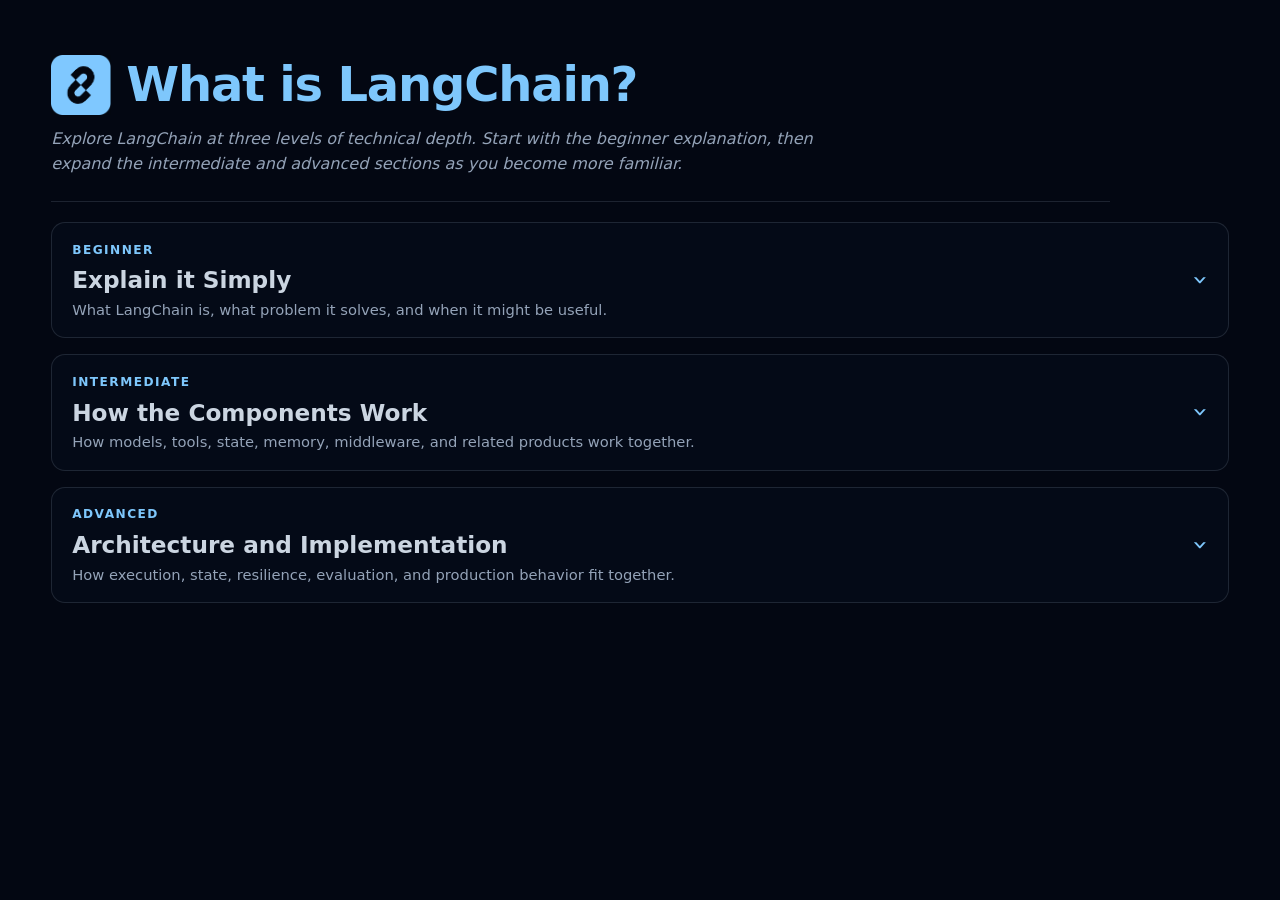
==== design-preview.html @ 685a0939 "Add standalone design preview page" ====
<!DOCTYPE html>
<html lang="en">
<head>
  <meta charset="UTF-8">
  <meta name="viewport" content="width=device-width, initial-scale=1.0">
  <title>LangChain Design Pass Preview</title>
  <link rel="stylesheet" href="style.css">
</head>
<body>
<main class="site-shell">
<header class="page-heading"> 
<h1>
  <img class="page-logo" src="images/LangChain-Logo-only.png" alt="LangChain Logo">
  <span>What is LangChain?</span>
</h1>
  <p class="page-tagline">
    Explore LangChain at three levels of technical depth. Start with the beginner explanation, then expand the intermediate and advanced sections as you become more familiar.
  </p>
</header>

<details class="level-section level-beginner">
  <summary class="level-summary">
    <span class="level-kicker">Beginner</span>
    <h2>Explain it Simply</h2>
    <span class="level-description">What LangChain is, what problem it solves, and when it might be useful.</span>
  </summary>
  <div class="level-content">
    <div class="beginner-intro">
      <p>LangChain is an open-source framework that helps developers build applications powered by AI models.</p>
      <p>It provides reusable components for connecting AI models to data, tools, and other software. It also helps developers coordinate how those components work together. Developers can combine these components instead of building every part of an AI application from scratch.</p>
    </div>

    <section class="beginner-block">
      <h3>What Problem Does It Solve?</h3>
      <p>Building an AI application requires more than choosing an AI model. Developers also need ways to connect the model to outside resources like tools, information, and software, and coordinate how those resources work together.</p>
      <p>Building all of those connections from scratch can require a significant time and effort. LangChain provides reusable components and a common framework for connecting them. This gives developers a consistent starting point for building useful applications faster.</p>
      <p>For example, LangChain can help a developer connect an AI model to:</p>
      <ul>
        <li>A company's document library</li>
        <li>Databases</li>
        <li>Web search and other external data sources</li>
        <li>External applications and Application Programming Interfaces (APIs)</li>
        <li>Custom software tools</li>
      </ul>
      <p>Without connections like these, a model can generate responses but cannot retrieve specialized information or interact with external systems.</p>
    </section>

    <section class="beginner-block">
      <h3>Who Uses It?</h3>
      <p>LangChain is mainly used by software developers and AI engineers. They use it to build applications such as:</p>
      <ul>
        <li>Customer-support assistants</li>
        <li>Research tools</li>
        <li>Document-search systems</li>
        <li>Scheduling assistants</li>
        <li>AI agents that can complete tasks</li>
      </ul>
      <p>Most people do not interact with LangChain directly. Instead, they use the AI-enabled applications that developers have built with it.</p>
    </section>

    <section class="beginner-example">
      <h3>Practical Use Case</h3>
      <p>Imagine a company wants an AI assistant that can answer questions about customer orders.</p>
      <p>By itself, the AI model will understand a customer's question, but it does not automatically have access to the company’s order information. Without that connection, it cannot determine what a customer ordered, how much it cost, or whether it has shipped.</p>
      <p>A developer could use LangChain as part of an application that connects the model to the company’s order system.</p>
      <p>When a customer asks, "Where is my order?", the application can:</p>
      <ol class="beginner-steps">
        <li>Identify the customer and order.</li>
        <li>Retrieve the order's current status.</li>
        <li>Provide the relevant information to the AI model.</li>
        <li>Generate a clear response for the customer.</li>
      </ol>
      <div class="term-note">
        <span><strong class="term-note-label">Through Line:</strong> LangChain helps the developer connect and coordinate the components involved in this process.</span>
      </div>
    </section>

    <section class="beginner-block">
      <h3>When Might I Need It?</h3>
      <p>You might use LangChain when an AI application needs to do more than generate a response using the model’s training data.</p>
      <p>For example, an application might need to:</p>
      <ul>
        <li>Retrieve information from an outside source</li>
        <li>Search a collection of documents</li>
        <li>Use software tools or APIs</li>
        <li>Maintain information during a conversation</li>
        <li>Decide which action to take next</li>
        <li>Complete a task involving several steps</li>
      </ul>
      <div class="term-note beginner-takeaway">
        <span><strong class="term-note-label">Rule of Thumb:</strong> If your application only needs to send one prompt to an AI model and return its response, you may not need LangChain.</span>
      </div>
    </section>
  </div></details>

<details class="level-section level-intermediate">
  <summary class="level-summary">
    <span class="level-kicker">Intermediate</span>
    <h2>How the Components Work</h2>
    <span class="level-description">How models, tools, state, memory, middleware, and related products work together.</span>
  </summary>
  <div class="level-content">
      <h3> Major Components & Terminology</h3>

<div class="term-container">
  <h4 class="term-title">Model:</h4>
  <span class="term-definition">The language model interprets inputs, generates responses, and can decide whether to call an available tool.</span>
  <div class="term-note">
   <span> <strong class="term-note-label">Important Note:</strong> LangChain does not provide the model itself. Instead, it provides standardized interfaces for working with models from providers such as Anthropic, Google,                                    and OpenAI.</span>
  </div>
</div>

<div class="term-container">
  <h4 class="term-title">Messages:</h4>
  <span class="term-definition">Messages are the structured inputs and outputs exchanged with a chat model. They can represent:</span>

  <ul>
    <li>Developer or system instructions</li>
    <li>User input</li>
    <li>Model responses</li>
    <li>Tool requests</li>
    <li>Tool results</li>
  </ul>
  <!-- This is more precise than saying the model receives “a prompt,” because an agent often works with an evolving sequence of messages. -->
</div>

  <div class="term-container">
  <h4 class="term-title">Tools:</h4>
  <span class="term-definition">Tools are functions that allow an agent to retrieve information or perform actions outside the model. Examples include searching the web, querying a database, retrieving an order, or updating another application.</span>
   
  <div class="term-note">
    <strong class="term-note-label"> Important Note:</strong> A tool has a defined purpose, input structure, and output. The model can request a tool call, but the surrounding application executes it.
  </div>
</div>

<div class="term-container">
  <h4 class="term-title">Agent:</h4>
  <span class="term-definition">An agent combines a model with instructions, tools, and behavior that governs how they work together. LangChain currently defines the basic agent pattern as a model calling tools in a loop until it can complete the task.
  </span>

<div class="term-note">
  <strong class="term-note-label"> Agent = Model + Harness</strong> 
</div>
<br>
  <span class="term-definition"> The harness is the operational environment and control architecture that wraps around a core language model. It consists of instructions, tools, middleware and other components that enable the agent to execute tasks.      </span>
 </div>

 <div class="term-container">
  <h4 class="term-title">Context:</h4>
  <span class="term-definition">The information provided to a model when it is asked to generate a response or make a decision. Context can include instructions, messages, tool descriptions, tool results, and information retrieved from other sources.
  </span>

<div class="term-note">
  <span> <strong class="term-note-label"> Important Note: </strong> The model can only reason from information included in its current context or learned during training. Information stored elsewhere must be retrieved and added to the context before the model can use it.</span>
</div>
</div>

<div class="term-container">
  <h4 class="term-title">Context Window:</h4>
  <span class="term-definition">The maximum amount of information a model can process during a single call. Its size is measured in tokens and includes the input provided to the model and the space used for the generated output. Because the context window is limited, an application may need to select, summarize, or remove information before calling the model.</span>
</div>

<div class="term-container">
  <h4 class="term-title">State:</h4>
  <span class="term-definition">The evolving information an application maintains while an agent or workflow is running. State commonly includes conversation messages, tool results, uploaded files, authentication status, and other values needed to continue the task.
  <br>
  When the application calls the model, it may use some portion of that state to construct the model’s current context. </span>
<div class="term-note">
  <span> <strong class="term-note-label"> Important Note: </strong> State belongs to the application’s execution process. It is not identical to the context presented to the model. </span>
</div>
</div>

  <div class="term-container">
  <h4 class="term-title">Memory:</h4>
  <span class="term-definition">The mechanisms an application uses to preserve and retrieve information beyond a single model call. It is comprised of <em>short-term memory</em> and <em>long-term memory</em>.
    <br>
    Memory <strong>does not mean</strong> that the model permanently remembers information itself. Instead, the application stores information and makes it available when it becomes relevant to the execution process.
  </span>
  </div>
    <div class="subdefinition">
      <span><strong class="subterm">Short-Term Memory:</strong> Information preserved within a single conversation or thread. In a LangChain agent, short-term memory is managed as part of the agent’s state and can be persisted so the thread can resume later.
     <p>Examples include:</p>
  <ul>
    <li>Conversation history</li>
    <li>Results from earlier tool calls</li>
    <li>Files associated with the current thread</li>
    <li>Progress made during a multi-step task</li>
  </ul>
        Long conversations may need to be trimmed or summarized because the entire history may not fit, or may not remain useful within the model’s context window.
      </span>
    </div>
  <div class="subdefinition">
      <span><strong class="subterm">Long-Term Memory:</strong> Information stored across different conversations or threads. It allows an application to retain information such as user preferences, historical details, or previously extracted insights and retrieve them when relevant.</span>  
    <div class="term-note">
    <span> <strong class="term-note-label"> Important Note: </strong> Long-term memory is not automatically included in every model call. The application must retrieve relevant information and add it to the model’s current context. </span>
    </div>
     <p><strong>Quick Analogy:</strong> Long-term memory is remembering all the summer trips you and your best friend have taken together. Short-term memory is remembering the destinations your friend has suggested while you plan this summer’s trip.</p>
  </div>
    
<div class="term-container">
  <h4 class="term-title">Middleware:</h4>
  <span class="term-definition">Middleware lets developers inspect or modify what happens at different points in the agent loop.</span>
   <p> Developers can use middleware to add functionality such as: </p> 
     <ul>
        <li>Logging agent activity</li>
        <li>Applying guardrails</li>
        <li>Adding human-in-the-loop review, approval, or decision points</li>
        <li>Retries and fallbacks</li>
        <li>Modifying model instructions</li>
        <li>Restricting access to tools</li>
        <li>Summarizing conversation history</li>
      </ul>
    <p>Rather than completing an agent’s primary task, middleware adds behavior around how the task is completed. This behavior can guide, constrain, or support the process.</p>
  </div>

<div class="term-container">
   <div class="term-definition">
    <h4 class="term-title">Structured Output:</h4>
      <span>Is a way of requiring a model’s response to follow a predefined structure, rather than returning only free-form text.</span>
       <p>Developers use structured output when another part of the application needs to reliably identify and use specific pieces of information from the response. </p>
       <p class="definition-example"> <strong>For example:</strong> Instead of responding with a paragraph about an order, the model could return separate fields for the order number, shipping status, and estimated delivery date. </p>
       <p class="term-comparison"> <strong>Middleware</strong> influences how an agent completes a task. <strong>Structured output</strong> defines how the final result must be organized. </p>
  </div> 
</div>

 <h3> How Information Moves Through It </h3>
   <p> A simplified process execution would look like: </p>
    <ol>
          <li> The user submits a request.</li>
          <li> The application adds the request to the agent’s state.</li>
          <li> LangChain prepares the model’s context using instructions, conversation history, available tools, and relevant state.</li>
          <li> The model determines whether it can answer directly or needs a tool.</li>
          <li> <em>If needed</em>, the model requests a tool call using structured inputs.</li>
          <li> The application executes the tool and returns its result to the agent.</li>
          <li> The result becomes additional context for the model.</li>
          <li> The model may call another tool or generate a final response.</li>
          <li> The application returns the response to the user.</li>
        </ol>
  <div>
   <span> <strong class="term-note-label"> Critical Insight: </strong> Information does not simply travel from the user to the model and back. It may circulate through the agent loop several times as the model requests tools and receives their results.     </span>
  </div>
  <br>
<img class="workflow-diagram" src="images/Agent-Workflow-Update.png" alt="Agent Process Flow">

 <h3> Typical Development Workflow </h3>
   <ol class="development-workflow"> 
     <li>
       <h4>Frame the Problem</h4>
         <p>Before selecting a model or creating an agent, define the problem the application is intended to solve. This helps prevent teams from building an AI application simply because the technology is available. </p>
         <p>Consider:</p>
           <ul>
             <li> Who experiences the problem?</li>
             <li> What are they trying to accomplish?</li>
             <li> Where does the current process create difficulty, delay, or risk?</li>
             <li> What evidence confirms that the problem exists?</li>
             <li> What measurable outcome would represent an improvement?</li>
             <li> Does the problem require an AI agent, or could a simpler solution work better?</li>
           </ul>
      </li>
      <li> 
        <h4>Define the Application's Requirements</h4>
          <p>Determine what the application must do to address the validated problem. Identify the information it needs, the actions it must perform, the people and systems it will interact with, and any operational or security constraints.</p>
      </li>
      <li> 
        <h4>Select the Model</h4>
          <p>Choose a model based on the capabilities the application requires, along with factors such as cost, response time, context-window size, privacy requirements, and provider availability.</p>
      </li>
      <li>
        <h4>Define Instructions and Tools</h4>
          <p>Write the agent’s instructions and define the tools it may use. Each tool should address a specific application requirement and have clearly defined inputs and outputs.</p>
      </li>
      <li>
        <h4>Configure the Agent</h4>
          <p>Connect the model, instructions, and tools. Add state, memory, middleware, and structured output where the application’s requirements justify them.</p>
      </li>
      <li>
        <h4>Test and Evaluate</h4>
          <p>Test the application using representative scenarios, including expected inputs, ambiguous requests, tool failures, and potentially unsafe actions.</p>
          <p>Evaluate both technical performance and whether the application improves the original user problem.</p>
      </li>
      <li>
        <h4>Deploy and Monitor</h4>
          <p>Deploy the application into its intended environment. Monitor behavior, cost, response time, tool usage, failures, and user outcomes.</p>
      </li>
      <li> 
        <h4>Improve the Application</h4>
          <p>Use evaluation results, execution traces, and user feedback to revise the application. Improvements may involve changing instructions, tools, models, control logic, or even reconsidering whether the original solution was appropriate.</p>
      </li>
   </ol>
      <strong class="term-note-label"> Frame the problem -> build the application -> measure the outcome -> reconsider the solution. </strong>
<!-- Code example? --> 

 <h3> How it Interacts with Other LangChain Products </h3>  
   <div class="term-container">
      <h4 class="term-title">LangGraph: Controlling Agent Workflows</h4>
        <span class="term-definition">LangGraph is a lower-level orchestration runtime for building and executing stateful agents and workflows.</span>
          <p>LangChain agents are built on LangGraph. LangChain provides higher-level components for configuring common agent behavior, while LangGraph provides the underlying capabilities for maintaining state and controlling how execution progresses.            </p>
          <p>Developers may work directly with LangGraph when they need greater control over execution paths, persistence, human decision points, or workflows combining predetermined steps with model-driven decisions. 
          </p>
    <div class="term-note">
      <span> <strong class="term-note-label">When to Use</strong> Use LangChain when its higher-level agent architecture provides enough control. Work directly with LangGraph when the application requires a more explicitly designed workflow. </span>
    </div>
   </div>
  <div class="term-container">
      <h4 class="term-title">LangSmith: Observing and Evaluating Applications</h4>
        <p>LangSmith is a platform for observing, evaluating, and improving AI applications.</p>
        <p>It records application activity as traces, allowing developers to inspect model calls, tool usage, workflow steps, errors, and final outputs. Developers can also test applications against datasets, compare versions, and monitor behavior in               production.
        </p>
        <p>LangSmith works with LangChain and LangGraph, but it is not required to run applications built with either product. It can also be used with other AI frameworks.</p>
     <div class="term-note">
      <span> <strong class="term-note-label">The Through Line:</strong> <strong>LangChain</strong> helps build the application. <strong>LangGraph</strong> controls more customized execution. <strong>LangSmith</strong> helps developers understand and improve how the application behaves. </span>
    </div>
  </div>
 <h3>Benefits and Tradeoffs</h3>
  <p><strong>Benefits:</strong></p> 
    <ul>
      <li>Provides standardized interfaces across model and tool providers</li>
      <li>Reduces the amount of application plumbing developers build themselves</li>
      <li>Offers reusable agent patterns and integrations</li>
      <li>Supports memory, middleware, structured output, and tool calling</li>
      <li>Makes it easier to replace or reconfigure individual components</li>
      <li>Integrates with LangGraph for greater workflow control</li>
      <li>Integrates with LangSmith for tracing and evaluation</li>
    </ul>
  <p><strong>Tradeoffs:</strong></p> 
     <ul>
       <li>Adds another abstraction layer that developers must understand</li>
       <li>Can be unnecessary for simple model requests</li>
       <li>Agent behavior can be nondeterministic and difficult to test</li>
       <li>Additional tools and agent steps increase latency and cost</li>
       <li>Framework updates can require developers to revise existing applications</li>
       <li>Prebuilt abstractions may provide less control than custom code</li>
       <li>Connecting a tool does not automatically make its data accurate, safe, or appropriate</li>
       <li>Developers remain responsible for access controls, error handling, validation, and monitoring</li>
     </ul>
  </div>
</details>


<details class="level-section level-advanced">
  <summary class="level-summary">
    <span class="level-kicker">Advanced</span>
    <h2>Architecture and Implementation</h2>
    <span class="level-description">How execution, state, resilience, evaluation, and production behavior fit together.</span>
  </summary>
  <div class="level-content">
<div class="content-block advanced-intro">
  <p>At the beginner level, LangChain can be understood as a framework for connecting models to information, tools, and instructions. At the intermediate level, those components become a workflow. At the advanced level, the important questions change:</p>
    <ul>
      <li>How is that workflow executed?</li>
      <li>What state survives between steps?</li>
      <li>What happens when something fails?</li>
      <li>How can execution be inspected, resumed, evaluated, and deployed reliably?</li>
    </ul>   
  <p>Advanced LangChain development is therefore less about adding more components and more about controlling the behavior of the system those components create.</p>
</div>
<div class="advanced-roadmap">
  <p class="advanced-roadmap-label">Advanced Roadmap</p>
  <nav aria-label="Advanced section roadmap">
    <a href="#advanced-architecture">Architecture &amp; Execution</a>
    <a href="#advanced-state">State &amp; Persistence</a>
    <a href="#advanced-streaming">Streaming</a>
    <a href="#advanced-configuration">Configuration</a>
    <a href="#advanced-implementation">Implementation</a>
    <a href="#advanced-failure">Failure &amp; Resilience</a>
    <a href="#advanced-debugging">Debugging &amp; Evaluation</a>
    <a href="#advanced-deployment">Production</a>
    <a href="#advanced-when-not">When Not to Use It</a>
    <a href="#advanced-references">References</a>
  </nav>
</div>
<div id="advanced-architecture" class="content-block advanced-section advanced-architecture">  
<h3>Architecture and Execution Model</h3>
  <p>At Intermediate we talked about components interacting. Here we explain that those interactions ultimately create an <strong>execution topology</strong>.</p>
  <p>A modern LangChain agent is not simply:</p>
    <div class="term-note">
      <span> <strong class="term-note-label"> User -> Prompt -> Model -> Answer </strong> </span>
    </div>
  <p>It is closer to:</p>
   <div class="term-note">
      <span> <strong class="term-note-label"> Input -> State -> Model -> Decision -> Tool -> State Update -> Model -> ... -> Output </strong> </span>
  </div>
  <p> When <code>create_agent</code> is used, LangChain constructs that agent on a LangGraph-based runtime. The graph contains steps such as model calls and tool execution, connections controlling how execution moves between them, and middleware that can intervene at different points in that process. The loop continues until the model produces a final response or another stop condition is reached.
  </p>
  <p><strong>LangChain</strong> provides higher-level abstractions for assembling AI applications. <strong>LangGraph</strong> provides the lower-level orchestration model used when those applications require explicit control over execution, state, persistence, branching, or recovery.
  </p>
  <p> A LangChain agent may therefore <em>run on LangGraph</em> without the developer manually constructing a graph. When an application's execution logic becomes more specialized, that same developer can move downward and work directly with LangGraph.    </p>
  <div class="term-container">
    <h4 class="term-title">Workflow vs. Agent</h4>
       <div class="term-note">
         <span> A <strong class="term-note-label">Workflow </strong> has substantially predetermined execution paths. </span>
       </div>
       <div class="term-note">
         <span> An <strong class="term-note-label">Agent</strong> can dynamically choose its next action based on the model, available tools, and current state.</span>
       </div>
  </div>
    <p>LangGraph supports both patterns, and they can be combined. A deterministic workflow might classify a request first, route it to a specialized agent, require human approval before a sensitive action, and then return to deterministic processing afterward.
    </p>
    <!-- Optional future diagram: deterministic workflow + agent loop -->
</div>
<div id="advanced-state" class="content-block advanced-section advanced-state">
<h3>State, Persistence, and Memory</h3>
  <p>Once an application contains multiple execution steps, information has to move between those steps. <strong>State is the application's working record of what is currently true during execution.</strong></p> 
  <p>State may contain conversation messages, intermediate results, user identifiers, retrieved information, tool results, workflow status, or any other values later steps need.</p>
  <p>In a graph-based workflow, individual nodes can read relevant portions of the current state and return updates to it. State therefore becomes the common information layer connecting otherwise separate steps in the execution process.</p>
  <p>For example, a research workflow might maintain state containing:</p>
    <ul>
      <li>the user's original question;</li>
      <li>documents retrieved so far;</li>
      <li>sources already searched;</li>
      <li>intermediate findings;</li>
      <li>whether additional research is required; and</li>
      <li>the final structured response.</li>
    </ul>
    <p>A retrieval node might add documents to that state. An analysis node might inspect those documents and add findings. A routing decision might then use those findings to determine whether the workflow should continue researching or proceed to the final response.</p>
<div class="subdefinition content-block compact">
      <span><strong class="subterm">Context, State, and Memory</strong></span> 
        <p>These concepts are related, but they describe different parts of the system.</p>
           <ul>
             <li><strong>Context</strong> is the information made available to the model during a particular model call, within the limits of that model's context window.</li>
             <li><strong>State</strong> is the information the application maintains while a thread or workflow is executing.</li>
             <li><strong>Memory</strong> is information retained so that previous interactions or learned information can influence later ones.</li>
           </ul>
        <p>The important distinction is that <strong>the model does not necessarily receive everything stored in application state.</strong> The application determines which portions of state are relevant and supplies the appropriate information as context when calling the model. Likewise, not everything held in state needs to become long-term memory.</p>
        <p>A workflow might temporarily store hundreds of retrieved documents in state while producing an answer without preserving those documents as information the system should remember later.</p>
 </div>
<div class="subdefinition content-block compact">
      <span><strong class="subterm">Persistence and Checkpoints</strong></span> 
        <p>Without persistence, application state exists only while the workflow is running. If execution stops, the process crashes, or the user returns later, that working state may be lost.</p>
        <p>LangGraph provides persistence through <strong>checkpointers</strong>. When a graph uses a checkpointer, snapshots of its state are saved as execution progresses. Those snapshots are called <strong>checkpoints</strong> and are organized into <strong>threads</strong>. A thread represents the continuing history of a particular interaction or workflow. </p>
        <p>Conceptually:</p>
        <ul>
          <li><strong>State</strong> <em>What does the application know right now?</em></li>
          <p><strong>↓</strong></p>
          <li><strong>Checkpoint</strong> <em>What did the application know at this point in execution?</em></li>
          <p><strong>↓</strong></p>
          <li><strong>Thread</strong> <em>Which continuing interaction do those checkpoints belong to?</em></li>
          <p><strong>↓</strong></p>
          <li><strong>Persistence</strong> <em>Can that state be recovered and used later?</em></li>
        </ul>
        <p>This means a workflow does not necessarily have to restart from the beginning every time execution is interrupted.</p>
 </div>
 <div class="subdefinition content-block compact">
      <span><strong class="subterm">Why Checkpointing Matters</strong></span> 
        <p>Checkpointing is useful for much more than remembering a conversation.</p> 
        <p>Because previous execution state can be recovered, persisted workflows can support:</p>
        <ul>
          <li><strong>Fault recovery</strong> - If part of a workflow fails, execution can resume from previously persisted state rather than repeating every successful step.</li>
          <li><strong>Human-in-the-loop execution</strong> - A workflow can pause before a consequential action, preserve its current state, wait for human review or approval, and then continue.</li>
          <li><strong>Conversation continuity</strong> - Later interactions can continue within the same thread while retaining information from earlier interactions.</li>
          <li><strong>Replay and time travel</strong> - Previous checkpoints can be inspected or replayed to understand how execution reached a particular result.</li>
          <li><strong>Branching</strong> - Execution can be restarted from an earlier checkpoint with different information or decisions, allowing alternative paths to be explored.</li>
        </ul>
        <p>These capabilities are a major reason persistence becomes important as applications move from simple model calls toward long-running or stateful workflows.</p>
 </div>
 <div class="subdefinition content-block compact">
      <span><strong class="subterm">Short-Term and Long-Term Memory</strong></span>
        <p>LangChain distinguishes memory partly by <strong>how broadly the information should be available</strong>.</p>
        <p><strong>Short-term memory</strong> is thread-scoped. It allows an application to retain information within an ongoing conversation or workflow. LangChain agents manage this as part of agent state, with a checkpointer persisting that state so the same thread can continue across multiple interactions.</p>
        <p><strong>Long-term memory</strong> exists outside a single thread. It allows information to be recalled across different conversations or sessions.</p>
        <p>LangGraph uses a <strong>Store</strong> for this type of persistence. Unlike a checkpointer, which preserves the evolving state of a particular thread, a Store holds application-defined information that can be accessed across threads.</p>
        <p>For example, consider an assistant used repeatedly by the same person.</p>
        <p>A checkpointer might preserve:</p>
        <ul>
          <li>the messages from the current conversation;</li>
          <li>tool results produced during that conversation; and</li>
          <li>where the current workflow is in its execution.</li>
        </ul>
        <p>A long-term Store might preserve:</p>
        <ul>
          <li>the user's preferred output format;</li>
          <li>recurring project information;</li>
          <li>previously established facts; or</li>
          <li>other information the application intentionally wants available in future conversations.</li>
        </ul>
        <p><strong>Short-term memory:</strong> <em>What should this thread remember?</em></p>
        <p><strong>Long-term memory:</strong> <em>What should the application remember beyond this thread?</em></p>
        <p>Persistence therefore does more than make an AI application "remember." It creates continuity across execution, allowing workflows to pause, recover, resume, revisit earlier states, and selectively carry useful information into future interactions.</p>
 </div>
</div>
<div id="advanced-streaming" class="content-block advanced-section advanced-streaming">
<h3>Streaming and Runtime Behavior</h3>
  <p class="heading-tagline"> Streaming <strong>does not</strong> only mean displaying words one token at a time.</p>
  <p>An application can expose multiple kinds of information while it executes. LangChain currently supports streaming model tokens, agent progress updates, and application-defined custom events. At the LangGraph level, developers can also stream state values, state updates, checkpoint information, task execution events, and detailed debugging information.</p>
  <p>Imagine an agent has to:</p>
  <div class="term-note">
      <span> <strong class="term-note-label"> Interpret request -> search records -> retrieve records -> analyze records -> generate recommendation </strong> </span>
  </div>
  <p>Without streaming, the user might stare at a loading indicator for twenty seconds <em>(otherwise known as a lifetime in 'waiting for the robot' time).</em></p>
  <p>With streaming, the application could surface:</p>
   <dl class="decision-list">
     <dd>Searching records...</dd>
     <dd><em>Found 14 candidate documents</em></dd>
     <dd>Reviewing 6 relevant sources...</dd>
     <dd>Comparing findings...</dd>
     <dd>Generating recommendation...</dd>
   </dl>
 <p>All of this occurring while the final answer still streams token by token. That means streaming becomes more than a UX trick, but <strong>a layer of visibility over execution</strong>.</p>
</div>
  
<div id="advanced-configuration" class="content-block advanced-section advanced-configuration">
<h3>Configuration and Architectural Choices</h3>
  <p>The important idea is that building with LangChain isn't primarily about turning features on. It's about deciding <strong>where the model should have discretion and where software should retain control.</strong></p>
    <div class="subdefinition content-block compact">
      <span><strong class="subterm">Agent or Deterministic Workflow?</strong></span> 
       <dl class="decision-list">
          <dt>Is the sequence already known?</dt>
            <dd>Encode the sequence.</dd>
          <dt>Does the next action require interpretation?</dt>
            <dd>An agent may make sense.</dd>
          <dt>Can normal software make the decision?</dt>
            <dd>Don't make an LLM rediscover it.</dd>
        </dl>
    </div>
    <div class="subdefinition content-block compact">
      <span><strong class="subterm">Model Selection</strong></span>
        <dl class="decision-list">
          <dt>What level of reasoning does this step require?</dt>
            <dd>Use greater model capability where the task warrants it rather than assuming every step needs the strongest available model.</dd>
          <dt>What constraints matter besides capability?</dt>
            <dd>Consider latency, cost, context-window size, tool support, structured output, multimodal input, and provider requirements.</dd>
          <dt>Does every step need the same model?</dt>
            <dd>No. Complex analysis may justify a more capable model while classification, extraction, or routing may not.</dd>
          <dt>What capabilities does the model need?</dt>
            <dd>Consider requirements such as context length, tool calling, structured output, multimodal input, and any provider-specific capabilities the application depends on.</dd>
        </dl>
      <div class="term-note">
         <span><strong class="term-note-label">Principle:</strong> Match model capability to the job being performed.</span>
       </div>
    </div>
    <div class="subdefinition content-block compact">
      <span><strong class="subterm">Context and Retrieval Strategy </strong></span>
        <p>The model should receive <strong>the information needed for the current decision, not automatically everything the application knows.</strong></p>
      <dl class="decision-list">
          <dt>What information does the model need right now?</dt>
            <dd>Relevant context may come from the user request, state, memory, retrieved documents, databases, tool results, or runtime information.</dd>
          <dt>When should that information be introduced?</dt>
            <dd>Provide persistent or foundational context up front and retrieve situational information when the workflow actually needs it.</dd>
          <dt>Is more context actually better?</dt>
            <dd>Not necessarily. Irrelevant or excessive information consumes context-window space, increases cost, and can make important information harder for the model to distinguish.</dd>
          <dt>How should external information be retrieved?</dt>
            <dd>Use the retrieval method that matches the source and task, such as semantic search, metadata filtering, structured queries, tools, or a combination of approaches.</dd>
      </dl>
      <div class="term-note">
         <span><strong class="term-note-label">Principle:</strong> The question is not "<em>What information can the application access?</em>” but “<em>What information does the model need for this decision?</em>”</span>
       </div>
    </div>
    <div class="subdefinition content-block compact">
      <span><strong class="subterm">Tool Design</strong></span>
        <p>Tools determine what actions the model can request and how much freedom it has when doing so.</p>
        <dl class="decision-list">
          <dt>What should the model actually be allowed to do?</dt>
            <dd>Expose only the capabilities necessary for its role in the application.</dd>
          <dt>How broad should each tool be?</dt>
            <dd>Broad tools provide flexibility; narrower tools reduce ambiguity and keep more control inside the application.</dd>
          <dt>Can the tool's purpose be clearly understood?</dt>
            <dd>Tool names, descriptions, inputs, and expected behavior should make it clear when the tool should be used and what information it requires.</dd>
          <dt>What happens if the tool is used incorrectly?</dt>
            <dd>Consequential actions may require validation, permissions, confirmation, or human review.</dd>
        </dl>
      <p>A generic database-query tool gives the model more discretion than a purpose-built <code>get_customer_record</code> tool. The choice determines how much responsibility belongs to the model and how much remains encoded in the application.</p>
    </div>
    <div class="subdefinition content-block compact">
      <span><strong class="subterm">Structured Output</strong></span>
        <p>Structured output controls how information leaves the model when the application needs a predictable result.</p>  
        <dl class="decision-list">
          <dt>Will another system consume the response?</dt>
            <dd>Predictable fields and data types may be more useful than free-form prose.</dd>
          <dt>Does the result need a consistent schema?</dt>
            <dd>Require structured output when downstream software needs to reliably identify particular values.</dd>
          <dt>Is free-form language actually valuable here?</dt>
            <dd>Use it when flexibility matters; use structured output when consistency, validation, or machine readability matters more.</dd>
        </dl>
       <div class="term-note">
         <span><strong class="term-note-label">Principle:</strong> Structured output does not primarily determine what the system does - it determines how the result is organized.</span>
       </div>
    </div>
    <div class="subdefinition content-block compact">
      <span><strong class="subterm">Middleware</strong></span>
        <p>Middleware is useful for behavior that should occur <strong>around execution</strong> rather than being rebuilt inside individual models, tools, or nodes.</p>
        <dl class="decision-list">
          <dt>What behavior should apply across the application?</dt>
            <dd>Logging, validation, guardrails, retries, context management, and similar controls can live in middleware.</dd>
          <dt>Should execution change based on current conditions?</dt>
            <dd>Middleware can inspect context or state and influence later model or tool behavior.</dd>
          <dt>Does execution ever require human judgment?</dt>
            <dd>Human-in-the-loop middleware can create decision-support checkpoints before consequential actions proceed.</dd>
        </dl>
      <div class="term-note">
         <span><strong class="term-note-label">Principle:</strong> Cross-cutting behavior generally belongs around the workflow rather than being duplicated throughout it.</span>
       </div>
    </div>
</div>

<div id="advanced-implementation" class="content-block advanced-section advanced-implementation">
<h3>Implementation Example</h3>
  <p>The concepts discussed above become easier to understand when they are combined into a single application. Consider a <strong>decision-support research agent</strong> tasked with comparing several proposed software solutions against an established set of requirements.</p>
  <p>A user might ask:</p>
  <div class="term-note">
    <span><strong class="term-note-label">Prompt:</strong> Compare these three proposed solutions against our requirements and recommend which should advance for further evaluation.</span>
  </div>
  <p>This is more complicated than a single model call. The system must retrieve authoritative requirements, gather relevant information about each proposal, determine whether enough evidence exists to make a comparison, organize its findings, and produce a recommendation that can be reviewed by a human decision-maker.</p>
  <div class="subdefinition content-block compact">
    <span><strong class="subterm">Execution Flow</strong></span>
    <p>The workflow might follow this general path:</p>
      <div class="flow-stack" aria-label="Decision-support execution flow">
        <div class="flow-step">Receive Request</div>
        <div class="flow-arrow">↓</div>
        <div class="flow-step">Validate Required Information</div>
        <div class="flow-arrow">↓</div>
        <div class="flow-step">Retrieve Requirements</div>
        <div class="flow-arrow">↓</div>
        <div class="flow-step">Retrieve Proposal Information</div>
        <div class="flow-arrow">↓</div>
        <div class="flow-step">Analyze Evidence</div>
        <div class="flow-arrow">↓</div>
        <div class="flow-decision">Is Additional Evidence Needed?</div>
        <div class="flow-branch">
          <span><strong>Yes:</strong> retrieve additional information and return to analysis.</span>
          <span><strong>No:</strong> continue.</span>
        </div>
        <div class="flow-arrow">↓</div>
        <div class="flow-step">Generate Structured Recommendation</div>
        <div class="flow-arrow">↓</div>
        <div class="flow-step">Human Review</div>
        <div class="flow-arrow">↓</div>
        <div class="flow-step">Final Output</div>
      </div>
     <p>The first several steps are largely deterministic because the application already knows that requirements and proposal information are necessary. The model does not need to decide whether those steps exist.</p>
     <p>The analysis stage introduces discretion. After comparing the available evidence, the system may determine that information is missing or insufficient and request another retrieval step. Once enough evidence exists, execution can leave the research loop and proceed toward a structured recommendation.</p>
  </div>
  <div class="subdefinition content-block compact">
    <span><strong class="subterm">What Each Component Is Doing</strong></span>
      <dl class="decision-list">
        <dt>State</dt>
          <dd>State carries the working information needed across the workflow: the original request, requirements, proposal data, retrieved evidence, intermediate findings, and current execution status.</dd>
        <dt>Tools</dt>
          <dd>Tools provide controlled access to external information, such as retrieving requirements, searching proposal records, or querying supporting documentation.</dd>
        <dt>Agent Reasoning</dt>
          <dd>The model interprets the available evidence and determines whether the comparison can proceed or whether additional information is required.</dd>
        <dt>Retrieval</dt>
          <dd>Rather than loading every available document into the model's context, the application retrieves relevant information when the workflow needs it.</dd>
        <dt>Structured Output</dt>
          <dd>
            <ul>
              <li>Proposal</li>
              <li>Relevant Evidence</li>
              <li>Requirements Satisfied</li>
              <li>Identified gaps</li>
              <li>Risks</li>
              <li>Confidence</li>
              <li>Recommendation</li>
            </ul>
          </dd>
        <dt>Middleware</dt>
          <dd>Middleware can apply behavior across execution, such as logging activity, managing context, validating tool calls, retrying failures, or enforcing review requirements.</dd>
        <dt>Persistence</dt>
          <dd>Checkpointing allows the workflow's state to survive interruptions. A long-running analysis could pause for additional information or human review and later resume without rebuilding the entire process.</dd>
        <dt>Streaming</dt>
          <dd>The application can expose progress while the workflow runs. For example, indicating that requirements are being retrieved, evidence is being analyzed, or additional research is underway.</dd>
        <dt>Human-in-the-Loop Review</dt>
          <dd>Before the recommendation becomes final or triggers a consequential action, execution can pause and present the findings to a human decision-maker for approval, modification, or rejection.</dd>
        <dt>Observability</dt>
          <dd>The application's execution can be traced so developers can later inspect which information was retrieved, which tools were called, how the workflow moved between steps, and where an unexpected result originated.</dd>
      </dl>
     <div class="term-note">
        <span><strong class="term-note-label">The Through Line</strong></span>
          <p>No individual feature makes this application “advanced.” The complexity comes from coordinating them.</p>
          <p>Deterministic software controls the portions of the workflow that are already known. The model is given discretion where interpretation is useful. State carries information between steps. Tools constrain access to external systems. Persistence allows execution to survive interruptions. Structured output constrains the result, and human review retains authority over consequential decisions.</p>
          <p>LangChain and LangGraph provide abstractions for coordinating these behaviors without requiring every part of the execution system to be built from scratch.</p>
      </div>
  </div>
</div>
  
<div id="advanced-failure" class="content-block advanced-section advanced-failure">
<h3>Failure Modes and Resilience</h3>
  <p>Traditional software often fails when code encounters a condition the developer did not anticipate. LLM applications introduce an additional problem: <strong>the application can execute successfully while the model still makes a poor decision.</strong></p>
  <p>A tool call can complete successfully but return irrelevant information. Retrieval can find documents that do not actually answer the question. A model can interpret good evidence incorrectly, choose the wrong tool, stop researching too early, or continue looping after enough information is already available. </p>
  <p>This means failure in an LLM application is not limited to crashes, exceptions, or unavailable services. The system may remain technically operational while producing behavior that is incomplete, inefficient, inconsistent, or simply wrong.</p>
 <div class="subdefinition content-block compact">
    <span><strong class="subterm">Tool and External-System Failures</strong></span>
      <p>Tools connect the model to systems outside the model itself, which introduces many of the same failure conditions found in traditional software.</p>
      <p>An API may time out. A database may be unavailable. Authentication may expire. A tool may reject malformed arguments. A service may return incomplete data. The additional concern is that the <strong>model is often responsible for deciding when and how the tool should be used.</strong></p>
      <p>A tool can therefore work exactly as designed while still being used incorrectly.</p>
      <div class="term-note">
         <span><strong class="term-note-label">Example:</strong></span>
           <p>The decision-support workflow might successfully retrieve a proposal record, but the model could request the wrong proposal, use an overly broad search, or interpret the returned information as more authoritative than it actually is.</p>
      </div>
 </div>
 <div class="subdefinition content-block compact">
    <span><strong class="subterm">Retrieval and Context Failures</strong></span>
    <p>Giving the model access to information does not guarantee that the right information reaches the model at the right time.</p>
    <p>Retrieval may return irrelevant documents, overlook an important source, or rank weak evidence above more useful evidence. Too much information can also create problems by crowding the context window and making important details harder to distinguish.</p>
    <p>A failure can therefore occur even when the required information exists somewhere in the application.</p>
      <dl>
        <dt>The important question is not only:</dt>
          <dd><strong>"Was the information retrieved?"</strong></dd>
        <dt>but:</dt>
          <dd><strong>"Was the right information retrieved, and was it useful for the decision being made?"</strong></dd>
      </dl>
 </div>
 <div class="subdefinition content-block compact">
    <span><strong class="subterm">Model and Decision Failures</strong></span>
    <p>Some failures occur because the model makes an incorrect judgment rather than because any software component breaks.</p>
    <p>The model might:</p>
      <ul>
        <li>select the wrong tool;</li>
        <li>misunderstand a requirement;</li>
        <li>draw an unsupported conclusion;</li>
        <li>decide that sufficient evidence exists when additional research is needed;</li>
        <li>continue researching when enough evidence already exists; or</li>
        <li>produce a response that sounds confident despite weak evidence.</li>
      </ul>
    <p>These failures are particularly important because they may not generate an exception or obvious error message.</p>
    <p>From the application's perspective, execution may have completed normally.</p>
 </div>
 <div class="subdefinition content-block compact">
    <span><strong class="subterm">Loops and Runaway Execution</strong></span>
    <p>Agentic systems can revisit earlier steps when additional work is required. That flexibility is useful, but it also creates the possibility of unproductive loops.</p>
    <p>An agent might repeatedly call the same tool, retrieve similar information, alternate between two actions, or continue searching because it never becomes sufficiently confident to stop.</p>
    <p>Without boundaries, a workflow can consume increasing amounts of time, tokens, and external-service calls without meaningfully improving the result.</p>
    <p>Applications therefore often need explicit limits such as:</p>
      <ul>
        <li>maximum iterations;</li>
        <li>execution timeouts;</li>
        <li>token or cost budgets; and</li>
        <li>clear stop conditions.</li>
      </ul>
    <p>These controls can be layered. A workflow may use more than one when different limits protect against different kinds of runaway behavior.</p>
    <p>The goal is not to eliminate iteration. It is to prevent <strong>iteration without progress</strong>.</p>
 </div>
  <div class="subdefinition content-block compact">
    <span><strong class="subterm">State and Persistence Failures</strong></span>
    <p>State introduces another category of risk because later steps depend on information created earlier in the workflow. State may become stale, incomplete, incorrectly updated, or inconsistent with the external systems it represents.</p>
    <p><strong>Persistence can preserve those mistakes</strong>.</p>
    <p>A checkpoint may accurately record what the application believed at an earlier point in time while the underlying data has since changed. Resuming from that checkpoint without verifying important information can cause the workflow to continue from assumptions that are no longer valid.</p>
    <p>Persistence therefore improves continuity, but it does not guarantee correctness.</p>
  </div>
  <div class="subdefinition content-block compact">
    <span><strong class="subterm">Retries and Consequential Actions</strong></span>
    <p>Retries are a common response to temporary failures, but they require additional care when tools can change the outside world.</p>
    <p>Repeating a failed document search may be harmless. Repeating an action that sends an email, creates a purchase, modifies a record, or submits a request may not be.</p>
    <p>The application must distinguish between operations that can safely be repeated and operations where retrying could duplicate a real-world action. For consequential operations, the system may need confirmation, unique transaction identifiers, validation, or human review before retrying.</p>
  </div>
  <div class="subdefinition content-block compact">
    <span><strong class="subterm">Building for Resilience</strong></span>
    <p>Resilience does not mean preventing every possible failure. It means designing the application so that failures are <strong>contained, visible, and recoverable</strong>.</p>
    <p>Common safeguards include:</p>
      <dl class="decision-list">
        <dt>Validation</dt>
          <dd>Check tool inputs, structured outputs, and important intermediate results before allowing execution to continue.</dd>
        <dt>Retries</dt>
          <dd>Repeat operations when failures are likely to be temporary, but only when repetition is safe.</dd>
        <dt>Timeouts and execution limits</dt>
          <dd>Prevent tools or agents from running indefinitely.</dd>
        <dt>Fallbacks</dt>
          <dd>Provide an alternative model, tool, or execution path when the preferred option is unavailable.</dd>
        <dt>Explicit stop conditions</dt>
          <dd>Define when an agent should stop searching, reasoning, or calling tools.</dd>
        <dt>Checkpointing</dt>
          <dd>Preserve progress so a long-running workflow can recover from interruption without repeating every successful step.</dd>
        <dt>Human review</dt>
          <dd>Pause execution before actions or decisions where automated recovery is insufficient or the consequences justify human authority.</dd>
      </dl>
  </div>
  <div class="subdefinition content-block compact">
    <span><strong class="subterm">Failure Is Not Always an Error</strong></span>    
    <p>One of the most important differences between traditional software and LLM applications is that <strong>a successful execution is not necessarily a successful result</strong>.</p>
    <p>The system may call every tool correctly, maintain valid state, complete every graph node, and return perfectly valid structured output <strong>and still produce a poor recommendation</strong>.</p>
     <div class="term-note">
         <span><strong class="term-note-label">That means</strong></span>
           <p>reliability cannot be measured only by whether the application crashed.</p>
     </div>
     <p>Developers also need visibility into <strong>how the application behaved and whether that behavior produced a useful result</strong>.</p>
  </div>
</div>

<div id="advanced-debugging" class="content-block advanced-section advanced-debug">
<h3>Debugging, Observability, and Evaluation</h3>
  <p>In a simple application, debugging often means inspecting an error message or checking whether a function returned the expected value.</p>
  <p>Agentic applications are harder to reason about because the final response may be the result of multiple model calls, tool calls, retrieval steps, routing decisions, state updates, and retries. Looking only at the final answer can therefore hide most of what actually happened.</p>
  <p>That creates three related but different questions:</p>
    <ul>
      <li><strong>Debugging</strong> asks: <i>Why did this specific execution fail or behave unexpectedly?</i></li>
      <li><strong>Observability</strong> asks: <i>What happened across the workflow while it was running?</i></li>
      <li><strong>Evaluation</strong> asks: <i>Was the resulting behavior actually good?</i></li>
    </ul>
  <p>These questions overlap, but are not interchangeable.</p>
<h4 class="section-subhead">Debugging</h4>
 <div class="subdefinition content-block compact">
    <span><strong class="subterm">Tracing Execution</strong></span>
    <p>A trace provides a record of how an application moved from input to output.</p>
    <p>Instead of only seeing:</p>
    <p><strong>User Request → Final Answer</strong></p>
    <p>A trace can expose the intermediate execution path:</p>
      <dl class="decision-list">
        <dt>User Request</dt>
          <dd>→ Model Call</dd>
          <dd>→ Tool Selection</dd>
          <dd>→ Tool Result</dd>
          <dd>→ State Update</dd>
          <dd>→ Additional Model Call</dd>
          <dd>→ Final Output</dd>
      </dl>
    <p>LangSmith provides one implementation of this approach by exposing traces and individual runs, making it possible to inspect the execution path rather than treating the final response as a black box.</p>
    <p>This becomes especially important in agentic systems because a poor result may originate several steps before the final response is generated.</p>
 </div>
 <div class="subdefinition content-block compact">
    <span><strong class="subterm">Debugging the Execution Path</strong></span>
    <p>Suppose the decision-support workflow produces a weak recommendation. The final answer alone may not reveal why.</p>
     <dl class="decision-list">
       <dt>The underlying trace might show that:</dt>
         <dd>the wrong retrieval tool was selected;</dd>
         <dd>the correct tool was used with poor arguments;</dd>
         <dd>retrieval returned weak evidence;</dd>
         <dd>good evidence was retrieved but interpreted incorrectly;</dd>
         <dd>the agent stopped researching too early;</dd>
         <dd>or the final structured response omitted information that existed earlier in the workflow.</dd>
    </dl>
  <p>Debugging therefore means working backward through the execution path to identify <strong>where actual behavior diverged from expected behavior</strong>.</p>
  <p>That distinction matters because changing the final prompt would not fix a retrieval problem, and changing the retrieval strategy would not fix a tool-selection problem.</p>
   <div class="term-note">
         <span> The <strong class="term-note-label">trace</strong> helps identify which layer actually needs attention.</span>
   </div>
 </div>
<h4 class="section-subhead">Observability</h4>
 <div class="subdefinition content-block compact">
    <span><strong class="subterm">Observability Beyond Individual Failures</strong></span>
    <p>Debugging usually begins with a particular problem. Observability is broader.</p>
    <p>Observability provides enough visibility into application behavior to identify patterns across many executions rather than investigating only when a user reports something obviously wrong.</p>
    <p>Useful signals might include:</p>
     <ul> 
       <li>execution latency,</li>
       <li>model and tool usage,</li>
       <li>error rates,</li>
       <li>unusually long agent trajectories,</li>
       <li>repeated tool calls,</li>
       <li>user feedback,</li>
       <li>or changes in response quality over time.</li>
     </ul>
    <p>Observability can extend beyond individual traces to aggregate production behavior, using metrics, dashboards, alerts, and feedback to reveal patterns across many executions. LangSmith provides tooling for this kind of trace-level and production-level monitoring.</p>
    <p>This changes the question from:</p>  
      <dl class="decision-list">
        <dt>"Why did this request fail?"</dt>
          <dd>to:</dd>
        <dt>"How is the system behaving as a whole?"</dt>
      </dl>
    <p>A single unusually long run <i>might</i> be harmless. A <i>steady increase</i> in average tool calls may indicate that the agent is beginning to take less efficient execution paths.</p>
    <p>An occasional retrieval miss may be expected. A <strong>consistent pattern</strong> of retrieval failures may point to a problem in the retrieval architecture itself.</p>   
    <div class="term-note">
         <span><strong class="term-note-label">Observability</strong> helps reveal those patterns.</span>
    </div>
 </div>
<h4 class="section-subhead">Evaluation</h4>
  <p>Observability tells you what happened. Evaluation asks whether what happened was <strong>good enough</strong>.</p>
  <p>This is necessary because an LLM application can execute perfectly from a software perspective while still producing a poor result.</p>
    <ul>
      <li>Every API request may succeed.</li>
      <li>Every tool may return valid data.</li>
      <li>The graph may follow an allowed execution path.</li>
      <li>The structured output may pass validation.</li>
    </ul>
  <p>And the answer may <strong>still</strong> be inaccurate, incomplete, poorly reasoned, or unhelpful.</p>
  <p>Evaluation therefore requires defining what successful behavior actually looks like.</p>
  <p>For the decision-support example, that might mean asking whether the system retrieved relevant evidence, interpreted requirements correctly, used appropriate tools, identified important gaps, supported its conclusions with evidence, and produced a recommendation consistent with the available information.</p>
  <div class="term-note">
         <span> The <strong class="term-note-label">exact criteria</strong> depend on the application.</span>
  </div>
  <div class="subdefinition content-block compact">
    <span><strong class="subterm">Offline Evaluation</strong></span>
    <p><strong>Offline evaluation</strong> tests the application against known examples before or between deployments.</p>
    <p>A dataset might contain:</p>
      <ul>
        <li>representative user requests,</li>
        <li>difficult edge cases,</li>
        <li>previously observed failures,</li>
        <li>and <em>where appropriate</em> reference outputs or expected behavior.</li>
      </ul> 
    <p>A new prompt, model, retrieval strategy, tool design, or workflow version can then be run against that same dataset.</p>
      <dl class="decision-list">
        <dt>This makes it possible to ask:</dt>
          <dd>Did the change improve the cases we were trying to fix?</dd>
          <dd>Did it accidentally make previously successful cases worse?</dd>
          <dd>Does the new model behave differently on important edge cases?</dd>
      </dl>
    <p>Offline evaluation can support benchmarking, regression testing, unit-style checks, and backtesting against historical production examples. LangSmith provides tooling for these kinds of evaluation workflows. This is particularly useful because changes that improve one example may degrade another.</p>
    <div class="term-note">
         <span><strong class="term-note-label">Note:</strong> Without repeated evaluation against a broader dataset, it is easy to optimize an application around whichever failure the developer happened to look at last.</span>
    </div>
  </div>
   <div class="subdefinition content-block compact">
    <span><strong class="subterm">Online Evaluation</strong></span>
    <p><strong>Online evaluation</strong> examines application behavior after deployment as real users and real inputs begin exercising the system.</p>
    <p>Production interactions often do not have a single known correct answer. Instead, online evaluation can look for signals such as quality degradation, unexpected tool use, format or policy violations, unusual execution patterns, and user feedback.</p>
    <p>The goal is not simply to assign a score to every run. It is to identify patterns and edge cases that deserve attention.</p>
    <div class="term-note">
      <span><strong class="term-note-label">Production feedback loop:</strong> A failure discovered in production can become a new offline evaluation case, making the test set more representative of how the application is actually used.</span>
    </div>
  </div>

  <div class="subdefinition content-block compact">
    <span><strong class="subterm">Choosing Evaluators</strong></span>
    <p>Different questions require different kinds of evaluation.</p>
    <dl class="decision-list">
      <dt>Can the requirement be checked with a rule?</dt>
        <dd>Use deterministic checks when possible. Examples include whether JSON parses correctly, required fields are present, the expected tool was called, or execution remained within a defined limit.</dd>
      <dt>Does the requirement depend on judgment?</dt>
        <dd>Qualities such as relevance, clarity, evidence use, or reasoning quality may require human review or model-based evaluation.</dd>
      <dt>Is one evaluator enough?</dt>
        <dd>Not always. A useful evaluation strategy may combine structural checks, quality judgments, operational metrics, and human feedback.</dd>
    </dl>
    <p>Model-based evaluators can scale subjective review, but they are still models making judgments. They should be calibrated against clearly defined criteria and, where the stakes justify it, human review.</p>
  </div>

  <div class="subdefinition content-block compact">
    <span><strong class="subterm">Closing the Feedback Loop</strong></span>
    <p>The value of debugging, observability, and evaluation comes from connecting them into a repeatable improvement cycle.</p>
    <div class="term-note">
      <span><strong class="term-note-label">Observe → Identify Failure → Debug → Add Evaluation Case → Modify Application → Evaluate → Deploy → Observe Again</strong></span>
    </div>
    <p>A production trace can reveal an unexpected result. Debugging identifies where the behavior diverged from expectations. That failure can then be added to an evaluation dataset so the next change is tested against both the new case and previously successful behavior.</p>
    <p><strong>Observability makes behavior visible. Debugging explains unexpected behavior. Evaluation determines whether the behavior meets the application's goals.</strong></p>
  </div>
</div>

<div id="advanced-deployment" class="content-block advanced-section advanced-deployment">
<h3>Deployment and Production Behavior</h3>
  <p>Running an application successfully on a developer's machine is not the same as operating it reliably for real users.</p>
  <p>Production introduces simultaneous users, long-running tasks, persisted state, external services, changing data, security boundaries, and limits on time and cost. The architecture must account for what happens when many executions occur at once and when any individual execution is interrupted.</p>

  <div class="subdefinition content-block compact">
    <span><strong class="subterm">Concurrency and Execution</strong></span>
    <p>Multiple requests may be running at the same time. Each execution needs the correct state, context, permissions, and tool results without leaking information between unrelated users or threads.</p>
    <p>Long-running or asynchronous work may also need to continue after the original request has ended. Production systems often separate accepting a request from completing the work so execution can be queued, resumed, or processed by another worker.</p>
  </div>

  <div class="subdefinition content-block compact">
    <span><strong class="subterm">Persistence and Recovery</strong></span>
    <p>Important state should not depend on a single process remaining alive. A worker can restart, a network request can fail, or an external service can become temporarily unavailable.</p>
    <p>Persistent checkpoints and external data stores allow another execution process to recover the workflow's state and continue from a known point rather than starting over.</p>
  </div>

  <div class="subdefinition content-block compact">
    <span><strong class="subterm">Scaling and Backpressure</strong></span>
    <p>More users do not only create more model calls. They can also create more retrieval requests, tool calls, database activity, streaming connections, and queued work.</p>
    <p>A production design therefore needs to consider how much work can run concurrently, what happens when demand exceeds available capacity, and how requests should wait or fail when dependencies are overloaded.</p>
  </div>

  <div class="subdefinition content-block compact">
    <span><strong class="subterm">Security and Operational Boundaries</strong></span>
    <p>Tools can expose sensitive data or perform real actions, so production systems need explicit authentication, authorization, secret management, and least-privilege access.</p>
    <p>The model should not receive credentials or permissions simply because the surrounding application has them. Access should be constrained to what the current user and workflow are actually allowed to do.</p>
  </div>

  <div class="subdefinition content-block compact">
    <span><strong class="subterm">Latency and Cost</strong></span>
    <p>Agentic workflows can multiply model calls, retrieval operations, and tool usage. A design that is affordable and responsive during testing may become slow or expensive under production traffic.</p>
    <p>Production limits may include model selection rules, maximum iterations, request timeouts, caching, concurrency limits, or budgets for expensive operations.</p>
  </div>

  <div class="term-note">
    <span><strong class="term-note-label">Production question:</strong> What happens when this workflow is running for many users, one dependency is slow, a worker disappears, and the application still has to preserve the right state and permissions?</span>
  </div>
  <p>LangSmith Deployment and Agent Server provide one implementation of these production concerns, but the underlying problems—concurrency, persistence, recovery, security, scaling, latency, and cost—exist regardless of the deployment platform.</p>
</div>

<div id="advanced-when-not" class="content-block advanced-section advanced-when-not">
<h3>When Not to Use LangChain</h3>
  <p>A framework is useful when the abstraction removes more complexity than it introduces. Not every application containing a language model needs LangChain.</p>

  <div class="subdefinition content-block compact">
    <span><strong class="subterm">A Single Model Call Is Enough</strong></span>
    <p>If the application only sends input to a model and returns the response, a provider SDK may be simpler and easier to maintain.</p>
  </div>

  <div class="subdefinition content-block compact">
    <span><strong class="subterm">The Workflow Is Already Deterministic</strong></span>
    <p>If ordinary application logic already knows exactly what should happen next, introducing an agent may add uncertainty without solving a real problem.</p>
  </div>

  <div class="subdefinition content-block compact">
    <span><strong class="subterm">The Framework Adds More Abstraction Than Value</strong></span>
    <p>For a small number of straightforward integrations, custom code may be clearer than introducing framework-specific concepts, dependencies, and upgrade requirements.</p>
  </div>

  <div class="subdefinition content-block compact">
    <span><strong class="subterm">Predictability or Control Matters More Than Flexibility</strong></span>
    <p>Some systems require tightly controlled execution, low latency, or highly predictable behavior. Model-driven routing or tool selection may be inappropriate when the flexibility it provides is not worth the additional uncertainty.</p>
  </div>

  <div class="subdefinition content-block compact">
    <span><strong class="subterm">Existing Infrastructure Already Solves the Problem</strong></span>
    <p>A team that already has orchestration, persistence, observability, evaluation, or workflow infrastructure may only need selected LangChain components rather than adopting the full framework.</p>
  </div>

  <div class="term-note">
    <span><strong class="term-note-label">Principle:</strong> Use LangChain when its abstractions simplify the system you actually need—not simply because the application contains an LLM.</span>
  </div>
</div>

<div id="advanced-references" class="content-block advanced-section advanced-references">
<h3>API and Reference Documentation</h3>
  <p>This section focuses on the architectural mental model. Implementation details, current APIs, and provider-specific behavior change more quickly, so the official documentation should be the source of truth when building.</p>

  <div class="resource-grid">
<div class="resource-card">
    <span><strong class="subterm">LangChain</strong></span>
    <ul>
      <li><a href="https://docs.langchain.com/oss/python/langchain/overview" target="_blank" rel="noopener noreferrer">LangChain Overview</a></li>
      <li><a href="https://docs.langchain.com/oss/python/langchain/agents" target="_blank" rel="noopener noreferrer">Agents</a></li>
      <li><a href="https://docs.langchain.com/oss/python/langchain/middleware/overview" target="_blank" rel="noopener noreferrer">Middleware</a></li>
      <li><a href="https://docs.langchain.com/oss/python/langchain/structured-output" target="_blank" rel="noopener noreferrer">Structured Output</a></li>
    </ul>
  </div>

  <div class="resource-card">
    <span><strong class="subterm">LangGraph</strong></span>
    <ul>
      <li><a href="https://docs.langchain.com/oss/python/langgraph/overview" target="_blank" rel="noopener noreferrer">LangGraph Overview</a></li>
      <li><a href="https://docs.langchain.com/oss/python/langgraph/persistence" target="_blank" rel="noopener noreferrer">Persistence and Checkpointing</a></li>
      <li><a href="https://docs.langchain.com/oss/python/langgraph/streaming" target="_blank" rel="noopener noreferrer">Streaming</a></li>
    </ul>
  </div>

  <div class="resource-card">
    <span><strong class="subterm">LangSmith</strong></span>
    <ul>
      <li><a href="https://docs.langchain.com/langsmith/observability" target="_blank" rel="noopener noreferrer">Observability</a></li>
      <li><a href="https://docs.langchain.com/langsmith/evaluation-types" target="_blank" rel="noopener noreferrer">Evaluation Types</a></li>
      <li><a href="https://docs.langchain.com/langsmith/deployment" target="_blank" rel="noopener noreferrer">Deployment</a></li>
    </ul>
  </div>

</div>
  <p><strong>Advanced LangChain development is ultimately about controlling execution deliberately:</strong> deciding where the model has discretion, what information it receives, what actions it may take, how failures are contained, how behavior is inspected, and when a simpler architecture is the better choice.</p>
</div>
  </div>
</details>

</main>


</body>
</html>
---- style.css ----
:root {
  --bg: #030712;
  --surface: #07101f;
  --surface-soft: rgba(15, 23, 42, 0.58);
  --surface-hover: rgba(15, 23, 42, 0.82);
  --text: #f8fafc;
  --text-soft: #cbd5e1;
  --text-muted: #94a3b8;
  --heading: #a8c7dc;
  --accent: #7ec7fc;
  --accent-strong: #79c0ff;
  --border: rgba(148, 163, 184, 0.18);
  --border-strong: rgba(126, 199, 252, 0.28);
  --rail: rgba(88, 166, 255, 0.34);
  --reading: 104ch;
  --compact: 90ch;
}

* {
  box-sizing: border-box;
}

html {
  scroll-behavior: smooth;
}

body {
  margin: 0;
  background: var(--bg);
  color: var(--text);
  font-family: Inter, ui-sans-serif, system-ui, -apple-system, BlinkMacSystemFont, "Segoe UI", sans-serif;
  font-size: 1rem;
  line-height: 1.65;
  padding: clamp(22px, 4vw, 52px);
}

a {
  color: var(--accent);
  text-underline-offset: 0.16em;
}

a:hover {
  color: #a6d9ff;
}

p {
  margin: 0.75rem 0;
}

ul,
ol,
dl {
  margin-top: 0.65rem;
  margin-bottom: 1rem;
}

li + li {
  margin-top: 0.18rem;
}

code {
  padding: 0.08rem 0.3rem;
  border: 1px solid var(--border);
  border-radius: 0.28rem;
  background: rgba(148, 163, 184, 0.08);
  color: #dbeafe;
}

.site-shell {
  width: min(100%, 1180px);
  margin: 0 auto;
}

.page-heading {
  max-width: var(--reading);
  padding: 0.25rem 0 1.5rem;
  margin-bottom: 1.25rem;
  border-bottom: 1px solid var(--border);
}

.page-heading h1 {
  display: flex;
  align-items: center;
  gap: 15px;
  margin: 0;
  color: var(--accent);
  font-size: clamp(2rem, 5vw, 3rem);
  line-height: 1.08;
  font-weight: 750;
  letter-spacing: -0.025em;
}

.page-logo {
  width: 60px;
  height: 60px;
  object-fit: contain;
  flex: 0 0 auto;
}

.page-tagline,
.heading-tagline {
  max-width: 78ch;
  color: var(--text-muted);
  font-size: 1rem;
  font-style: italic;
  font-weight: 350;
}

.page-tagline {
  margin: 0.75rem 0 0;
  line-height: 1.55;
}

.heading-tagline {
  margin: 0 0 0.85rem;
  line-height: 1.35;
}

/* Learning-level accordions */
.level-section {
  margin: 0 0 1rem;
  border: 1px solid var(--border);
  border-radius: 14px;
  background: rgba(7, 16, 31, 0.44);
  overflow: clip;
}

.level-section[open] {
  border-color: var(--border-strong);
  background: rgba(7, 16, 31, 0.64);
}

.level-summary {
  position: relative;
  display: grid;
  grid-template-columns: minmax(0, 1fr) auto;
  gap: 0.35rem 1rem;
  align-items: center;
  cursor: pointer;
  padding: 1.05rem 3.2rem 1.05rem 1.25rem;
  list-style: none;
  transition: background-color 140ms ease;
}

.level-summary::-webkit-details-marker {
  display: none;
}

.level-summary:hover {
  background: var(--surface-hover);
}

.level-summary::after {
  content: "›";
  position: absolute;
  right: 1.35rem;
  top: 50%;
  color: var(--accent);
  font-size: 1.65rem;
  line-height: 1;
  transform: translateY(-50%) rotate(90deg);
  transition: transform 140ms ease;
}

.level-section[open] > .level-summary::after {
  transform: translateY(-50%) rotate(-90deg);
}

.level-section[open] > .level-summary {
  border-bottom: 1px solid var(--border);
  background: rgba(15, 23, 42, 0.48);
}

.level-kicker {
  grid-column: 1;
  color: var(--accent);
  font-size: 0.76rem;
  font-weight: 750;
  letter-spacing: 0.12em;
  text-transform: uppercase;
}

.level-summary h2 {
  grid-column: 1;
  margin: 0;
  color: var(--text-soft);
  font-size: clamp(1.15rem, 2vw, 1.45rem);
  line-height: 1.25;
  font-weight: 650;
}

.level-description {
  grid-column: 1;
  color: var(--text-muted);
  font-size: 0.92rem;
  line-height: 1.4;
}

.level-content {
  padding: clamp(1.2rem, 3vw, 2rem) clamp(1rem, 3vw, 2rem) clamp(1.8rem, 4vw, 2.75rem);
}

.level-content > :first-child {
  margin-top: 0;
}

/* Heading hierarchy */
h1,
h2,
h3,
h4 {
  text-wrap: balance;
}

h3 {
  max-width: var(--reading);
  margin: 2.7rem 0 0.6rem;
  color: var(--heading);
  font-size: clamp(1.25rem, 2vw, 1.55rem);
  line-height: 1.25;
  font-weight: 680;
  letter-spacing: 0.005em;
}

h4 {
  color: var(--text-soft);
}

.section-subhead {
  margin: 2rem 0 0.6rem;
  color: var(--accent);
  font-size: 1.08rem;
  font-weight: 700;
  letter-spacing: 0.01em;
}

/* Reading widths */
.content-block {
  max-width: var(--reading);
}

.content-block.compact {
  max-width: var(--compact);
}

.content-block.wide {
  max-width: 118ch;
}

.content-block.full {
  max-width: none;
}

/* Beginner */
.beginner-intro {
  max-width: 82ch;
  margin-bottom: 2.25rem;
  font-size: 1.05rem;
}

.beginner-block {
  max-width: 84ch;
  margin-bottom: 2.5rem;
}

.beginner-block h3 {
  margin-top: 0;
}

.beginner-example {
  max-width: 88ch;
  margin: 0.9rem 0 2.5rem;
  padding: 1.15rem 1.25rem 1.25rem;
  border: 1px solid var(--border);
  border-radius: 12px;
  background: var(--surface-soft);
}

.beginner-example h3 {
  margin-top: 0;
}

.beginner-steps {
  padding-left: 1.35rem;
}

.beginner-steps li {
  padding-left: 0.2rem;
}

.beginner-takeaway {
  max-width: 82ch;
  margin-top: 1rem;
}

/* Intermediate terminology */
.term-container {
  max-width: 98ch;
  margin: 0;
  padding: 1rem 0 1.15rem;
  border-bottom: 1px solid rgba(148, 163, 184, 0.12);
}

.term-container:last-of-type {
  border-bottom-color: transparent;
}

.term-title {
  display: inline;
  margin: 0;
  color: var(--accent);
  font-weight: 750;
}

.term-definition {
  color: var(--text);
  line-height: 1.5;
}

.term-definition p {
  margin: 0.55rem 0 0;
}

.term-definition .definition-example {
  margin-top: 0.4rem;
  margin-left: 1.25rem;
  color: var(--text-soft);
}

.term-definition .term-comparison {
  margin-top: 0.55rem;
}

.term-note {
  max-width: var(--compact);
  margin: 0.8rem 0 1rem;
  padding: 0.1rem 0 0.1rem 0.9rem;
  border-left: 3px solid rgba(203, 213, 225, 0.62);
  color: var(--text-soft);
}

.term-note > :first-child {
  margin-top: 0;
}

.term-note > :last-child {
  margin-bottom: 0;
}

.term-note-label {
  color: var(--text);
  font-weight: 750;
}

.subdefinition {
  max-width: var(--compact);
  margin: 1rem 0 1rem 1.2rem;
  padding-left: 1rem;
  border-left: 2px solid var(--rail);
}

.subterm {
  color: var(--accent-strong);
  font-weight: 700;
}

.development-workflow {
  max-width: 98ch;
}

.development-workflow > li {
  margin-bottom: 1.25rem;
}

.development-workflow ul li {
  margin-bottom: 0;
}

.development-workflow h4 {
  margin: 0 0 0.25rem;
}

.development-workflow p {
  margin: 0.3rem 0;
}

.workflow-diagram {
  display: block;
  width: min(550px, 100%);
  height: auto;
  margin: 1.35rem auto 2rem;
}

/* Decision lists */
.decision-list {
  margin-top: 0.55rem;
}

.decision-list dt {
  color: var(--text);
  font-weight: 680;
  margin-top: 0.85rem;
}

.decision-list dd {
  margin: 0.16rem 0 0;
  color: var(--text-soft);
}

.decision-list dd + dd {
  margin-top: 0.18rem;
}

/* Advanced */
.advanced-intro {
  max-width: 96ch;
  margin-bottom: 1.4rem;
}

.advanced-roadmap {
  max-width: 104ch;
  margin: 1.25rem 0 2.3rem;
  padding: 1rem;
  border: 1px solid var(--border);
  border-radius: 12px;
  background: rgba(15, 23, 42, 0.38);
}

.advanced-roadmap-label {
  margin: 0 0 0.65rem;
  color: var(--text-soft);
  font-size: 0.78rem;
  font-weight: 750;
  letter-spacing: 0.1em;
  text-transform: uppercase;
}

.advanced-roadmap nav {
  display: grid;
  grid-template-columns: repeat(2, minmax(0, 1fr));
  gap: 0.45rem 1rem;
}

.advanced-roadmap a {
  display: block;
  padding: 0.38rem 0.45rem;
  border-radius: 6px;
  color: var(--text-soft);
  text-decoration: none;
}

.advanced-roadmap a:hover {
  background: rgba(126, 199, 252, 0.08);
  color: var(--accent);
}

.advanced-section {
  scroll-margin-top: 1.5rem;
  padding-top: 0.35rem;
  margin-top: 0.8rem;
  border-top: 1px solid var(--border);
}

.advanced-section > h3 {
  margin-top: 2.5rem;
}

.advanced-state .subdefinition,
.advanced-implementation .subdefinition {
  margin-left: 1.2rem;
  border-left-color: var(--rail);
}

.advanced-configuration .subdefinition {
  margin: 1rem 0;
  padding: 1rem 1.05rem;
  border: 1px solid var(--border);
  border-left: 3px solid var(--rail);
  border-radius: 10px;
  background: rgba(15, 23, 42, 0.3);
}

.advanced-failure .subdefinition,
.advanced-debug .subdefinition {
  margin: 0;
  padding: 1.05rem 0 1.2rem;
  border-left: 0;
  border-top: 1px solid rgba(148, 163, 184, 0.14);
}

.advanced-failure .subdefinition:first-of-type,
.advanced-debug .subdefinition:first-of-type {
  border-top-color: transparent;
}

.advanced-deployment {
  display: grid;
  grid-template-columns: repeat(2, minmax(0, 1fr));
  gap: 0 1.3rem;
}

.advanced-deployment > h3,
.advanced-deployment > p,
.advanced-deployment > .term-note {
  grid-column: 1 / -1;
}

.advanced-deployment .subdefinition {
  margin: 0.55rem 0;
  padding: 1rem;
  border: 1px solid var(--border);
  border-radius: 10px;
  background: rgba(15, 23, 42, 0.3);
}

.advanced-when-not {
  display: grid;
  grid-template-columns: repeat(2, minmax(0, 1fr));
  gap: 0 1.1rem;
}

.advanced-when-not > h3,
.advanced-when-not > p,
.advanced-when-not > .term-note {
  grid-column: 1 / -1;
}

.advanced-when-not .subdefinition {
  margin: 0.45rem 0;
  padding: 0.95rem 1rem;
  border: 1px solid var(--border);
  border-radius: 10px;
  background: rgba(15, 23, 42, 0.22);
}

.resource-grid {
  display: grid;
  grid-template-columns: repeat(3, minmax(0, 1fr));
  gap: 0.85rem;
  margin: 1rem 0 1.4rem;
}

.resource-card {
  min-width: 0;
  margin: 0;
  padding: 1rem;
  border: 1px solid var(--border);
  border-radius: 10px;
  background: rgba(15, 23, 42, 0.3);
}

.resource-card ul {
  padding-left: 1.1rem;
  margin-bottom: 0;
}

/* Flows */
.flow-stack {
  max-width: 640px;
  margin: 1rem 0 1.3rem;
}

.flow-step,
.flow-decision {
  padding: 0.62rem 0.8rem;
  border: 1px solid var(--border);
  border-radius: 8px;
  background: rgba(15, 23, 42, 0.34);
  font-weight: 650;
}

.flow-decision {
  border-color: var(--border-strong);
}

.flow-arrow {
  padding: 0.15rem 0;
  text-align: center;
  color: var(--accent);
  font-weight: 750;
}

.flow-branch {
  display: grid;
  grid-template-columns: 1fr 1fr;
  gap: 0.65rem;
  margin: 0.55rem 0;
}

.flow-branch span {
  padding: 0.65rem 0.75rem;
  border-left: 2px solid var(--rail);
  background: rgba(15, 23, 42, 0.24);
  color: var(--text-soft);
}

/* Mobile */
@media (max-width: 760px) {
  body {
    padding: 16px;
  }

  .page-heading h1 {
    align-items: flex-start;
  }

  .page-logo {
    width: 48px;
    height: 48px;
  }

  .level-summary {
    padding-left: 1rem;
  }

  .level-content {
    padding-left: 1rem;
    padding-right: 1rem;
  }

  .subdefinition {
    margin-left: 0.45rem;
    padding-left: 0.85rem;
  }

  .advanced-roadmap nav,
  .advanced-deployment,
  .advanced-when-not,
  .resource-grid,
  .flow-branch {
    grid-template-columns: 1fr;
  }

  .advanced-deployment > h3,
  .advanced-deployment > p,
  .advanced-deployment > .term-note,
  .advanced-when-not > h3,
  .advanced-when-not > p,
  .advanced-when-not > .term-note {
    grid-column: 1;
  }
}
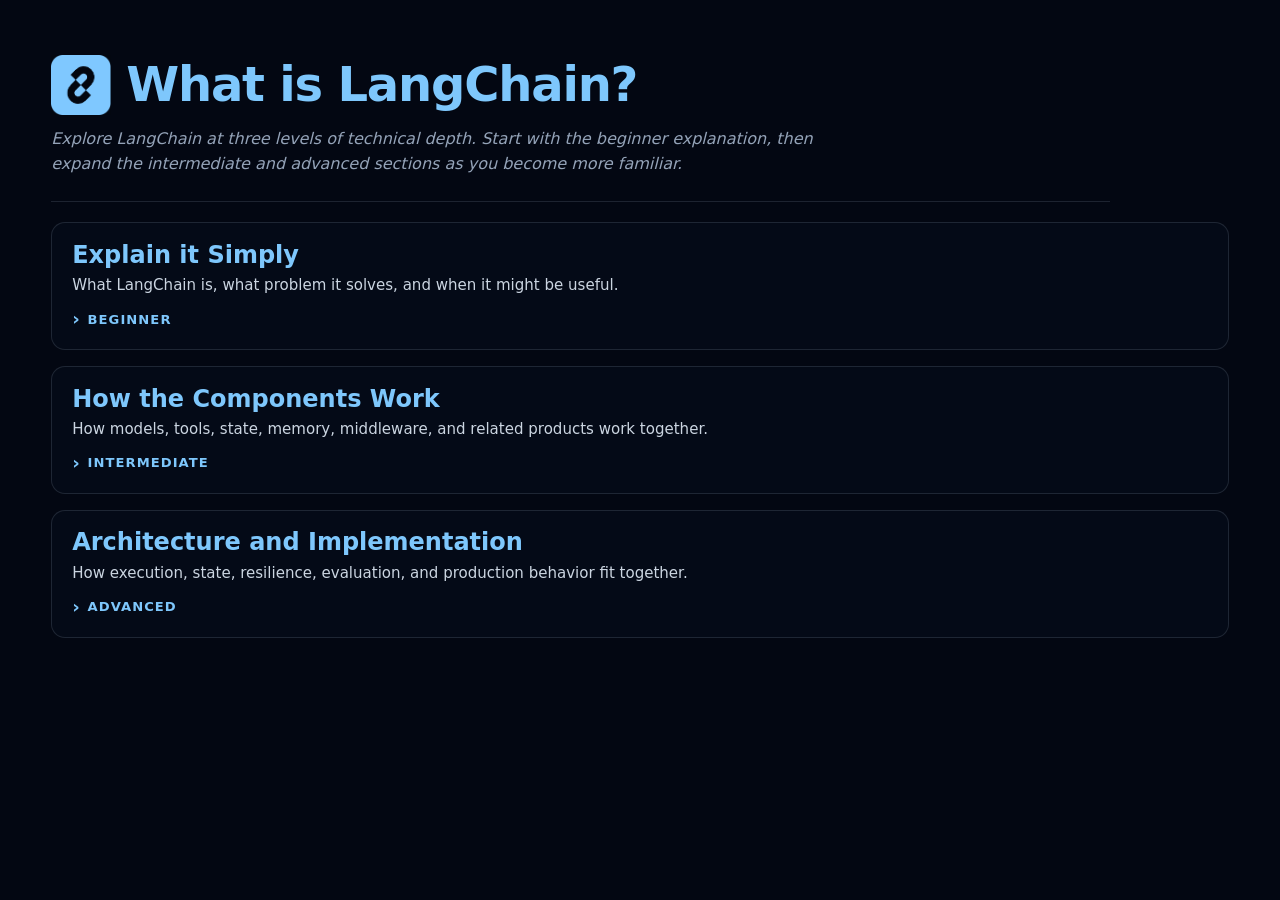
==== commit 4071282d: "Refresh iteration 2 design preview" ====
--- a/design-preview.html
+++ b/design-preview.html
@@ -3,7 +3,7 @@
 <head>
   <meta charset="UTF-8">
   <meta name="viewport" content="width=device-width, initial-scale=1.0">
-  <title>LangChain Design Pass Preview</title>
+  <title>LangChain Design Pass Preview — Iteration 2</title>
   <link rel="stylesheet" href="style.css">
 </head>
 <body>
@@ -20,9 +20,9 @@
 
 <details class="level-section level-beginner">
   <summary class="level-summary">
-    <span class="level-kicker">Beginner</span>
     <h2>Explain it Simply</h2>
     <span class="level-description">What LangChain is, what problem it solves, and when it might be useful.</span>
+    <span class="level-toggle">Beginner</span>
   </summary>
   <div class="level-content">
     <div class="beginner-intro">
@@ -95,9 +95,9 @@
 
 <details class="level-section level-intermediate">
   <summary class="level-summary">
-    <span class="level-kicker">Intermediate</span>
     <h2>How the Components Work</h2>
     <span class="level-description">How models, tools, state, memory, middleware, and related products work together.</span>
+    <span class="level-toggle">Intermediate</span>
   </summary>
   <div class="level-content">
       <h3> Major Components & Terminology</h3>
@@ -339,9 +339,9 @@
 
 <details class="level-section level-advanced">
   <summary class="level-summary">
-    <span class="level-kicker">Advanced</span>
     <h2>Architecture and Implementation</h2>
     <span class="level-description">How execution, state, resilience, evaluation, and production behavior fit together.</span>
+    <span class="level-toggle">Advanced</span>
   </summary>
   <div class="level-content">
 <div class="content-block advanced-intro">
--- a/style.css
+++ b/style.css
@@ -6,7 +6,7 @@
   --text: #f8fafc;
   --text-soft: #cbd5e1;
   --text-muted: #94a3b8;
-  --heading: #a8c7dc;
+  --heading: #7ec7fc;
   --accent: #7ec7fc;
   --accent-strong: #79c0ff;
   --border: rgba(148, 163, 184, 0.18);
@@ -131,13 +131,8 @@
 }
 
 .level-summary {
-  position: relative;
-  display: grid;
-  grid-template-columns: minmax(0, 1fr) auto;
-  gap: 0.35rem 1rem;
-  align-items: center;
   cursor: pointer;
-  padding: 1.05rem 3.2rem 1.05rem 1.25rem;
+  padding: 1.05rem 1.25rem 0.95rem;
   list-style: none;
   transition: background-color 140ms ease;
 }
@@ -150,50 +145,51 @@
   background: var(--surface-hover);
 }
 
-.level-summary::after {
-  content: "›";
-  position: absolute;
-  right: 1.35rem;
-  top: 50%;
-  color: var(--accent);
-  font-size: 1.65rem;
-  line-height: 1;
-  transform: translateY(-50%) rotate(90deg);
-  transition: transform 140ms ease;
-}
-
-.level-section[open] > .level-summary::after {
-  transform: translateY(-50%) rotate(-90deg);
-}
 
 .level-section[open] > .level-summary {
   border-bottom: 1px solid var(--border);
   background: rgba(15, 23, 42, 0.48);
 }
 
-.level-kicker {
-  grid-column: 1;
-  color: var(--accent);
-  font-size: 0.76rem;
+.level-summary h2 {
+  margin: 0;
+  color: var(--accent);
+  font-size: clamp(1.2rem, 2vw, 1.5rem);
+  line-height: 1.25;
+  font-weight: 700;
+}
+
+.level-description {
+  display: block;
+  margin-top: 0.35rem;
+  color: var(--text-soft);
+  font-size: 0.94rem;
+  line-height: 1.45;
+}
+
+.level-toggle {
+  display: inline-flex;
+  align-items: center;
+  gap: 0.42rem;
+  margin-top: 0.72rem;
+  color: var(--accent);
+  font-size: 0.82rem;
   font-weight: 750;
-  letter-spacing: 0.12em;
+  letter-spacing: 0.08em;
   text-transform: uppercase;
 }
 
-.level-summary h2 {
-  grid-column: 1;
-  margin: 0;
-  color: var(--text-soft);
-  font-size: clamp(1.15rem, 2vw, 1.45rem);
-  line-height: 1.25;
-  font-weight: 650;
-}
-
-.level-description {
-  grid-column: 1;
-  color: var(--text-muted);
-  font-size: 0.92rem;
-  line-height: 1.4;
+.level-toggle::before {
+  content: "›";
+  font-size: 1.15rem;
+  line-height: 1;
+  transform: rotate(0deg);
+  transform-origin: center;
+  transition: transform 140ms ease;
+}
+
+.level-section[open] > .level-summary .level-toggle::before {
+  transform: rotate(90deg);
 }
 
 .level-content {
@@ -202,6 +198,12 @@
 
 .level-content > :first-child {
   margin-top: 0;
+}
+
+/* Semantic emphasis inside explanatory prose */
+.level-content p strong:not(.term-note-label) {
+  color: #cfe9ff;
+  font-weight: 750;
 }
 
 /* Heading hierarchy */
@@ -223,7 +225,7 @@
 }
 
 h4 {
-  color: var(--text-soft);
+  color: #9ed8ff;
 }
 
 .section-subhead {
@@ -386,9 +388,9 @@
 
 .workflow-diagram {
   display: block;
-  width: min(550px, 100%);
+  width: min(340px, 82vw);
   height: auto;
-  margin: 1.35rem auto 2rem;
+  margin: 1.25rem auto 1.8rem;
 }
 
 /* Decision lists */
@@ -610,7 +612,7 @@
   }
 
   .level-summary {
-    padding-left: 1rem;
+    padding: 0.95rem 1rem 0.9rem;
   }
 
   .level-content {
